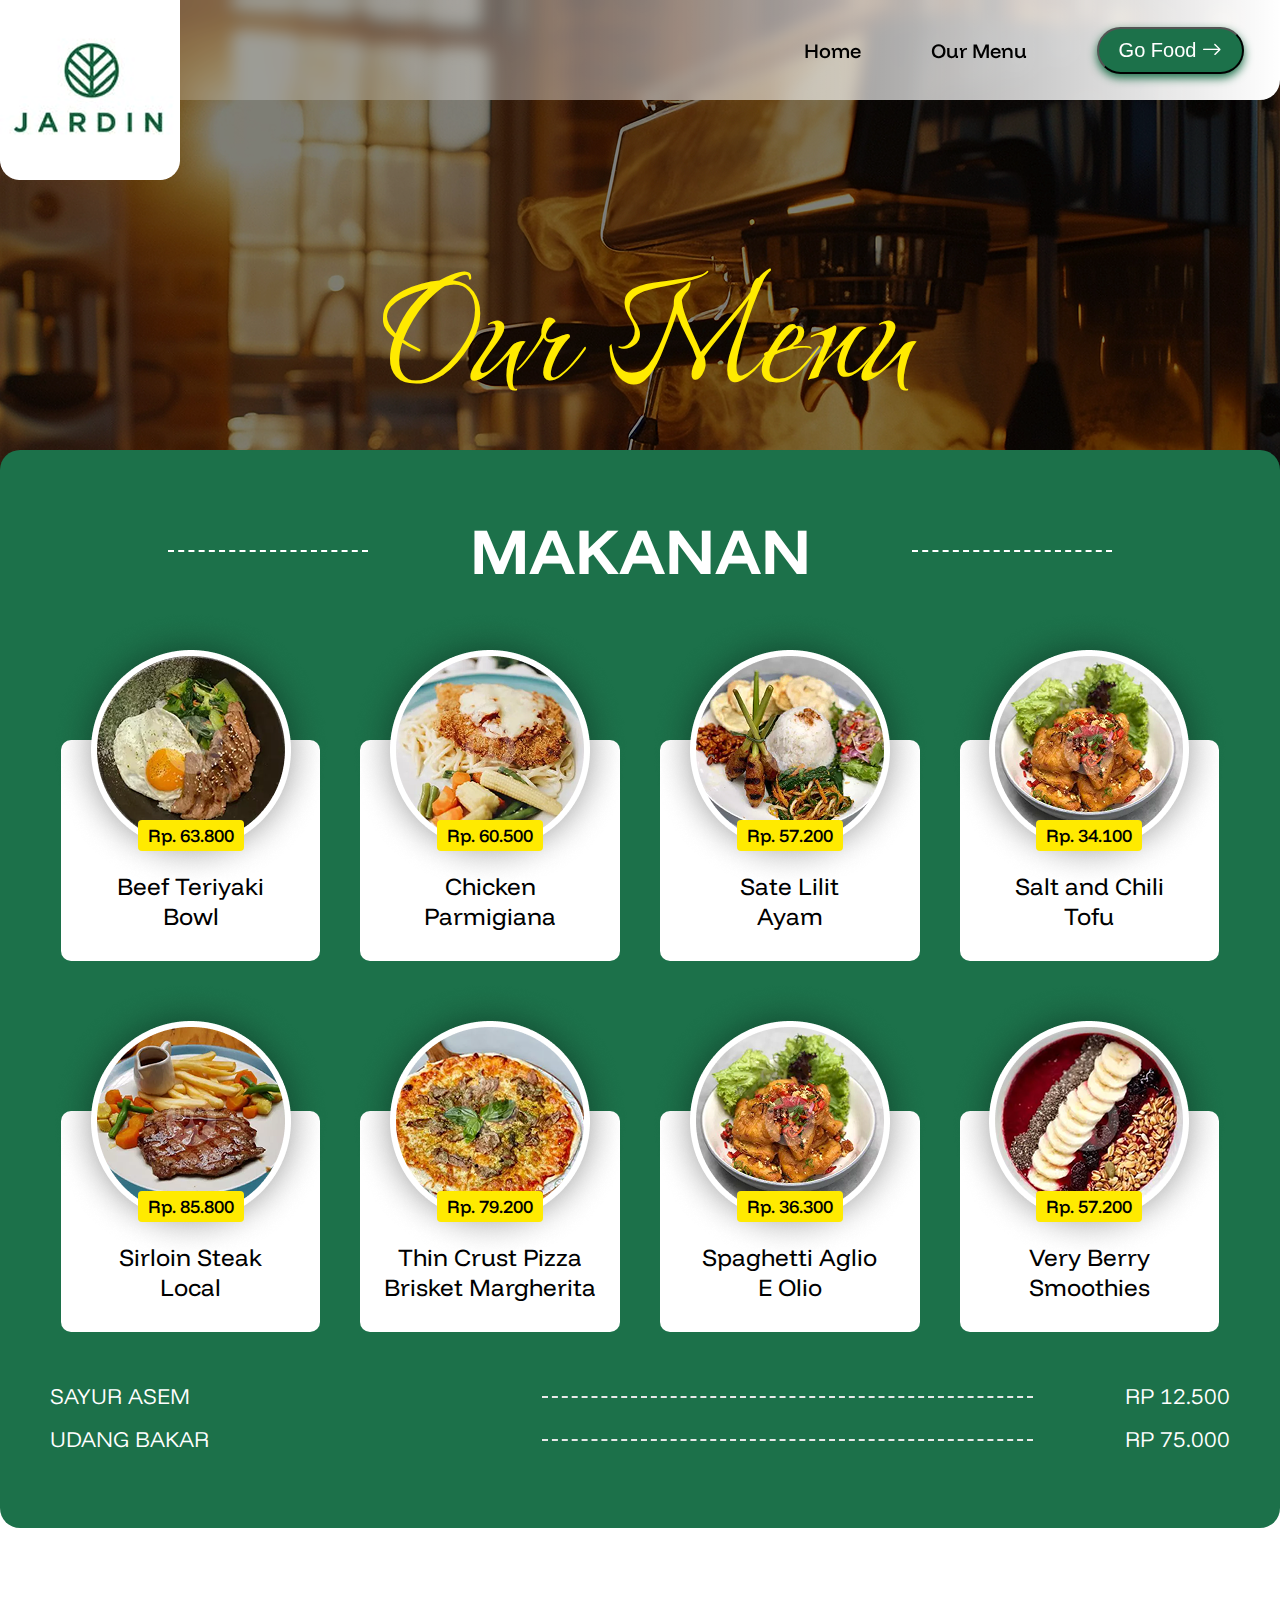
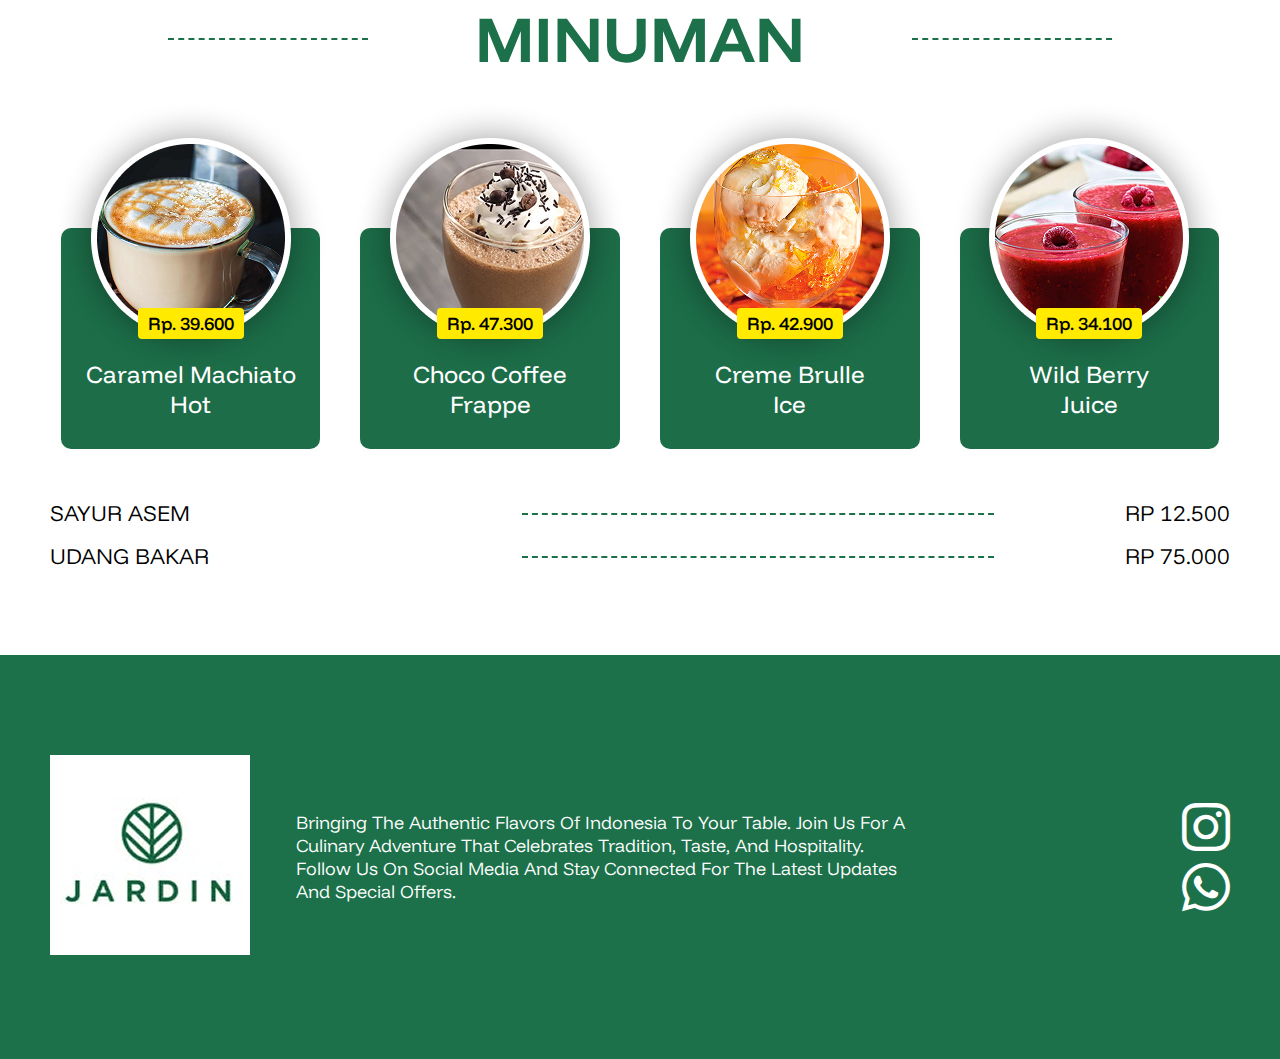
==== menu.html @ 25d4c48c "Jardin Cafe" ====
<!DOCTYPE html>
<html lang="en">

<head>
    <meta charset="UTF-8">
    <meta name="viewport" content="width=device-width, initial-scale=1.0">
    <title>Jardin Cafe - Menu</title>
    <link rel="shortcut icon" href="img/Logo Jardin Cafe 2.png" type="image/x-icon">
    <link rel="stylesheet" href="css/menu.css">
    <link rel="stylesheet" href="https://cdn.jsdelivr.net/npm/bootstrap-icons@1.11.3/font/bootstrap-icons.min.css">
</head>

<body>

    <header>

        <nav>
            <div class="menu-container">
                <div class="logo">
                    <a href=""><img src="img/Logo Jardin Cafe 1.png" alt=""></a>
                </div>

                <div class="menu">
                    <ul class="menu-item">
                        <li><a href="jardin.html">Home</a></li>
                        <li><a href="menu.html">Our Menu</a></li>
                    </ul>
                    <button class="menu-btn" type="button"><a href="">Go Food <i
                                class="bi bi-arrow-right"></i></a></button>
                </div>
            </div>

        </nav>

        <section class="hero">

            <h1>Our Menu</h1>

        </section>

    </header>


    <main>
        <section>
            <!-- Our Menus -->
            <section class="container">

                <section class="menus-area">

                    <div class="menu-title">
                        <h2>MAKANAN</h2>
                    </div>


                    <div class="menu-item-flex">

                        <div class="item-area">
                            <img src="./img/Beef Teriyaki Bowl.png" alt="">
                            <div class="item-price">
                                <p>Rp. 63.800</p>
                            </div>
                            <h6>Beef Teriyaki <br>Bowl</h6>
                        </div>
                        <div class="item-area">
                            <img src="./img/Chicken Parmigiana.png" alt="">
                            <div class="item-price">
                                <p>Rp. 60.500</p>
                            </div>
                            <h6>Chicken <br> Parmigiana</h6>
                        </div>
                        <div class="item-area">
                            <img src="./img/Sate Lilit Ayam.png" alt="">
                            <div class="item-price">
                                <p>Rp. 57.200</p>
                            </div>
                            <h6>Sate Lilit <br>Ayam</h6>
                        </div>
                        <div class="item-area">
                            <img src="./img/Salt and Chili Tofu.png" alt="">
                            <div class="item-price">
                                <p>Rp. 34.100</p>
                            </div>
                            <h6>Salt and Chili <br>Tofu</h6>
                        </div>
                        <div class="item-area">
                            <img src="./img/Sirloin Steak Local.png" alt="">
                            <div class="item-price">
                                <p>Rp. 85.800</p>
                            </div>
                            <h6>Sirloin Steak <br>Local</h6>
                        </div>
                        <div class="item-area">
                            <img src="./img/Thin Crust Pizza Brisket Margherita.png" alt="">
                            <div class="item-price">
                                <p>Rp. 79.200</p>
                            </div>
                            <h6>Thin Crust Pizza <br> Brisket Margherita</h6>
                        </div>
                        <div class="item-area">
                            <img src="./img/Salt and Chili Tofu.png" alt="">
                            <div class="item-price">
                                <p>Rp. 36.300</p>
                            </div>
                            <h6>Spaghetti Aglio <br>E Olio</h6>
                        </div>
                        <div class="item-area">
                            <img src="./img/Very Berry Smoothies.png" alt="">
                            <div class="item-price">
                                <p>Rp. 57.200</p>
                            </div>
                            <h6>Very Berry <br> Smoothies</h6>
                        </div>
                    </div>

                    <!-- <div class="all-menu">
                        <a href="">See all Menus <i class="bi bi-arrow-right"></i></a>
                    </div> -->

                    <!-- MAKANAN -->

                    <div class="makanan-container">
                        <div class="makanan-item">
                            <div class="item-title">
                                <p>Sayur Asem</p>
                            </div>
                            <div class="item-pri">
                                <p>Rp 12.500</p>
                            </div>
                        </div>
                        <div class="makanan-item">
                            <div class="item-title">
                                <p>Udang Bakar</p>
                            </div>
                            <div class="item-pri">
                                <p>Rp 75.000</p>
                            </div>
                        </div>

                    </div>

                </section>


                <section class="best-drink-container">

                    <div class="drink-title">
                        <h2>MINUMAN</h2>
                    </div>

                    <div class="best-drink-item-flex">

                        <div class="best-drink-item-area">
                            <img src="./img/Caramel Machiato Hot.png" alt="">
                            <div class="drink-item-price">
                                <p>Rp. 39.600</p>
                            </div>
                            <h6>Caramel Machiato <br>Hot</h6>
                        </div>
                        <div class="best-drink-item-area">
                            <img src="./img/Choco Coffee Frappe.png" alt="">
                            <div class="drink-item-price">
                                <p>Rp. 47.300</p>
                            </div>
                            <h6>Choco Coffee <br>Frappe</h6>
                        </div>
                        <div class="best-drink-item-area">
                            <img src="./img/Creme Brulle Ice.png" alt="">
                            <div class="drink-item-price">
                                <p>Rp. 42.900</p>
                            </div>
                            <h6>Creme Brulle <br> Ice</h6>
                        </div>
                        <div class="best-drink-item-area">
                            <img src="./img/Wild Berry Juice.png" alt="">
                            <div class="drink-item-price">
                                <p>Rp. 34.100</p>
                            </div>
                            <h6>Wild Berry <br>Juice</h6>
                        </div>

                    </div>

                    <!-- MINUMAN -->
                    <div class="minuman-container">
                        <div class="minuman-item">
                            <div class="item-title">
                                <p>Sayur Asem</p>
                            </div>
                            <div class="item-pri">
                                <p>Rp 12.500</p>
                            </div>
                        </div>
                        <div class="minuman-item">
                            <div class="item-title">
                                <p>Udang Bakar</p>
                            </div>
                            <div class="item-pri">
                                <p>Rp 75.000</p>
                            </div>
                        </div>

                    </div>

                </section>

            </section>

        </section>

    </main>


    <footer>
        <div class="footer-container">
            <a href=""><img src="./img/footer-logo.png" alt=""></a>
            <p>Bringing the authentic flavors of Indonesia to your table. Join us for a culinary adventure that
                celebrates tradition, taste, and hospitality. Follow us on social media and stay connected for the
                latest updates and special offers.</p>
            <div class="social">
                <a href=""><i class="bi bi-instagram"></i></a>
                <a href=""><i class="bi bi-whatsapp"></i></a>
            </div>
        </div>
    </footer>




</body>

</html>
---- css/menu.css ----
@import url("https://fonts.googleapis.com/css2?family=Funnel+Display:wght@300..800&family=Grey+Qo&display=swap");

* {
  margin: 0;
  padding: 0;
}
body {
  font-family: "Funnel Display", sans-serif;
}
header {
  background-image: url("/img/banner.png");
  background-size: cover;
  background-position: center;
  background-repeat: no-repeat;
  height: 900px;
}

nav {
  width: 1280px;
  background: linear-gradient(90deg, #ffffff3d 30%, #fff 100%);
  backdrop-filter: blur(8px);
  margin: auto;
  border-radius: 20px 0px;
}

nav .menu-container {
  display: flex;
  justify-content: space-between;
  align-items: center;
  height: 100px;
}
.logo {
  height: 100%;
}
.logo image {
  width: 100%;
}
.menu {
  display: flex;
  margin-right: 36px;
  align-items: center;
}

.menu-item {
  display: flex;
}

.menu-item li {
  margin-right: 70px;
  list-style: none;
}
.menu-item li a {
  text-decoration: none;
  color: #000;
  font-size: 20px;
  font-weight: 500;
}
.menu-item li a:hover {
  color: #1c714a;
}
.menu-item li a:active {
  color: #1c714a;
}
.menu-btn {
  padding: 10px 20px;
  border-radius: 60px;
  background-color: #1c714a;
  font-size: 20px;
  box-shadow: 0px 4px 10px 0px #1c714a;
}
.menu-btn a {
  text-decoration: none;
  color: #fff;
}

.hero {
  display: flex;
  justify-content: center;
  align-items: center;
  margin-top: 100px;
}
/* .hero p {
  color: #ffea00;
  font-size: 28px;
  margin-left: 160px;
  margin-bottom: -150px;
} */
.hero h1 {
  font-family: "Grey Qo", cursive;
  font-weight: 400;
  font-size: 200px;
  color: #ffea00;
}
.container {
  display: flex;
  justify-content: center;
  flex-direction: column;
  align-items: center;
  margin-top: -450px;
}

.menus-area {
  background-color: #1c714a;
  width: 1180px;
  border-radius: 20px;
  padding: 60px 50px;
}
.menu-title {
  display: flex;
  align-content: center;
  justify-content: center;
}
.menu-title h2 {
  text-align: center;
  color: #fff;
  font-size: 64px;
  position: relative;
  width: 80%;
}

.menu-title h2::before {
  content: "";
  width: 200px;
  border-style: dashed;
  border-width: 0 0 2px 0;
  position: absolute;
  left: 0;
  top: 50%;
}
.menu-title h2::after {
  content: "";
  width: 200px;
  border-style: dashed;
  border-width: 0 0 2px 0;
  position: absolute;
  right: 0;
  top: 50%;
}
.menu-item-flex {
  margin-top: 150px;
  display: flex;
  justify-content: center;
  flex-wrap: wrap;
  gap: 40px;
  row-gap: 150px;
}
.item-area {
  background-color: #fff;
  border-radius: 10px;
  display: flex;
  flex-direction: column;
  align-items: center;
  padding: 30px 0px 30px 0px;
  width: 22%;
}
.item-area img {
  margin-top: -160px;
}
.item-price {
  background-color: #ffea00;
  border-radius: 4px;
  padding: 4px 10px;
  margin-top: -70px;
}
.item-area p {
  font-size: 18px;
  font-weight: 500;
}
.item-area h6 {
  font-size: 24px;
  font-weight: 400;
  margin-top: 20px;
  text-align: center;
}
/* .all-menu {
  margin-top: 55px;
  display: flex;
  justify-content: center;
  align-items: center;
  position: relative;
} */

/* .all-menu a {
  font-size: 20px;
  font-weight: 500;
  text-decoration: none;
  color: #1c714a;
  background-color: #fff;
  padding: 10px 20px;
  border-radius: 60px;
  border-color: #fff;
} */

/* .all-menu a:before {
  content: "";
  width: 400px;
  color: #fff;
  border-style: dashed;
  border-width: 0 0 2px 0;
  position: absolute;
  left: 0;
  top: 50%;
} */
/* .all-menu a:after {
  content: "";
  width: 400px;
  color: #fff;
  border-style: dashed;
  border-width: 0 0 2px 0;
  position: absolute;
  right: 0;
  top: 50%;
} */
.makanan-container {
  margin-top: 50px;
}
.makanan-item {
  display: flex;
  justify-content: space-between;
  margin-bottom: 15px;
}
.makanan-item .item-title {
  position: relative;
  width: 100%;
}
.item-title {
  width: 80%;
}
.item-title p {
  font-size: 22px;
  color: #fff;
  font-weight: 300;
  text-transform: uppercase;
}

.makanan-item .item-title p:after {
  content: "";
  width: 50%;
  color: #e9e9e9;
  border-style: dashed;
  border-width: 0 0 2px 0;
  position: absolute;
  display: block;
  right: 0;
  top: 50%;
}
.item-pri {
  width: 20%;
}
.item-pri p {
  text-align: right;
  font-size: 22px;
  color: #fff;
  font-weight: 300;
  text-transform: uppercase;
}

.best-drink-container {
  margin: 70px;
  display: flex;
  justify-content: center;
  align-items: center;
  flex-direction: column;
}

/*  */
.drink-title {
  display: flex;
  align-content: center;
  justify-content: center;
  position: relative;
  width: 80%;
  margin-bottom: 50px;
}
.drink-title h2 {
  text-align: center;
  color: #1c714a;
  font-size: 64px;
}

.drink-title h2::before {
  content: "";
  width: 200px;
  border-style: dashed;
  border-width: 0 0 2px 0;
  position: absolute;
  left: 0;
  top: 50%;
}
.drink-title h2::after {
  content: "";
  width: 200px;
  border-style: dashed;
  border-width: 0 0 2px 0;
  position: absolute;
  right: 0;
  top: 50%;
}

.best-drink-item-flex {
  margin-top: 100px;
  display: flex;
  flex-direction: row;
  align-items: center;
  justify-content: center;
  gap: 40px;
  width: 1180px;
}

.best-drink-item-flex .best-drink-item-area {
  background-color: #1c6d48;
  border-radius: 10px;
  display: flex;
  flex-direction: column;
  align-items: center;
  padding: 30px 0px 30px 0px;
  width: 22%;
}
.best-drink-item-flex .best-drink-item-area img {
  margin-top: -160px;
}
.best-drink-item-flex .drink-item-price {
  background-color: #ffea00;
  border-radius: 4px;
  padding: 4px 10px;
  margin-top: -70px;
}
.best-drink-item-flex .best-drink-item-area p {
  font-size: 18px;
  font-weight: 500;
}
.best-drink-item-flex .best-drink-item-area h6 {
  font-size: 24px;
  font-weight: 400;
  margin-top: 20px;
  text-align: center;
  color: #fff;
}
.minuman-container {
    margin-top: 50px;
    width: 100%;
  }
.minuman-item {
    display: flex;
    justify-content: space-between;
    margin-bottom: 15px;
  }
.minuman-item .item-title {
    position: relative;
    width: 80%;
  }
.minuman-item  .item-title p {
    font-size: 22px;
    color: #000;
    font-weight: 300;
    text-transform: uppercase;
  }
  
.minuman-item .item-title p:after {
    content: "";
    width: 50%;
    color: #1C714A;
    border-style: dashed;
    border-width: 0 0 2px 0;
    position: absolute;
    display: block;
    right: 0;
    top: 50%;
  }
.minuman-item .item-pri {
    width: 20%;
  }
.minuman-item  .item-pri p {
    text-align: right;
    font-size: 22px;
    color: #000;
    font-weight: 300;
    text-transform: uppercase;
  }

footer {
  background-color: #1c714a;
}
.footer-container {
  width: 1180px;
  display: flex;
  justify-content: space-between;
  align-items: center;
  padding: 100px 0px;
  margin: auto;
}
.footer-container p {
  color: #fff;
  font-weight: 300;
  font-size: 18px;
  text-transform: capitalize;
  margin-left: -220px;
  width: 620px;
}
.social {
  display: flex;
  font-size: 48px;
  flex-direction: column;
}
.social a {
  color: #fff;
}
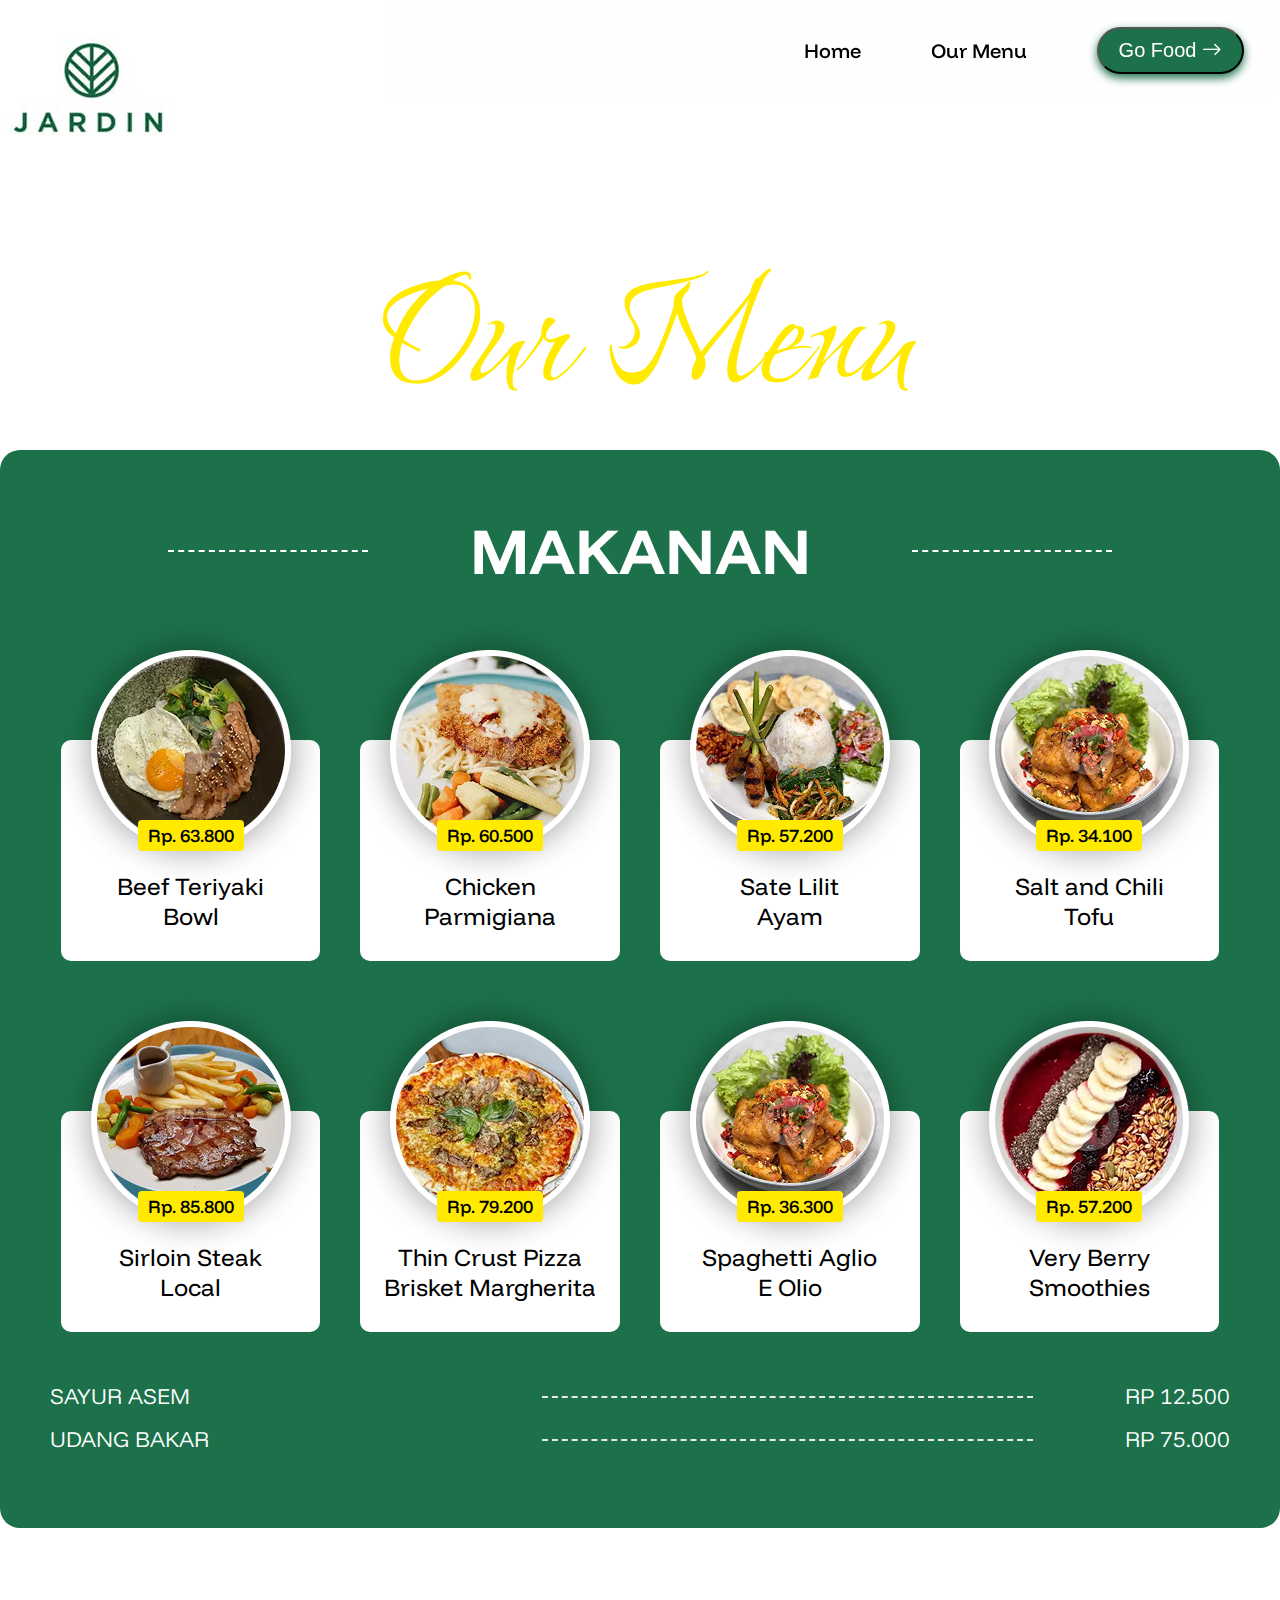
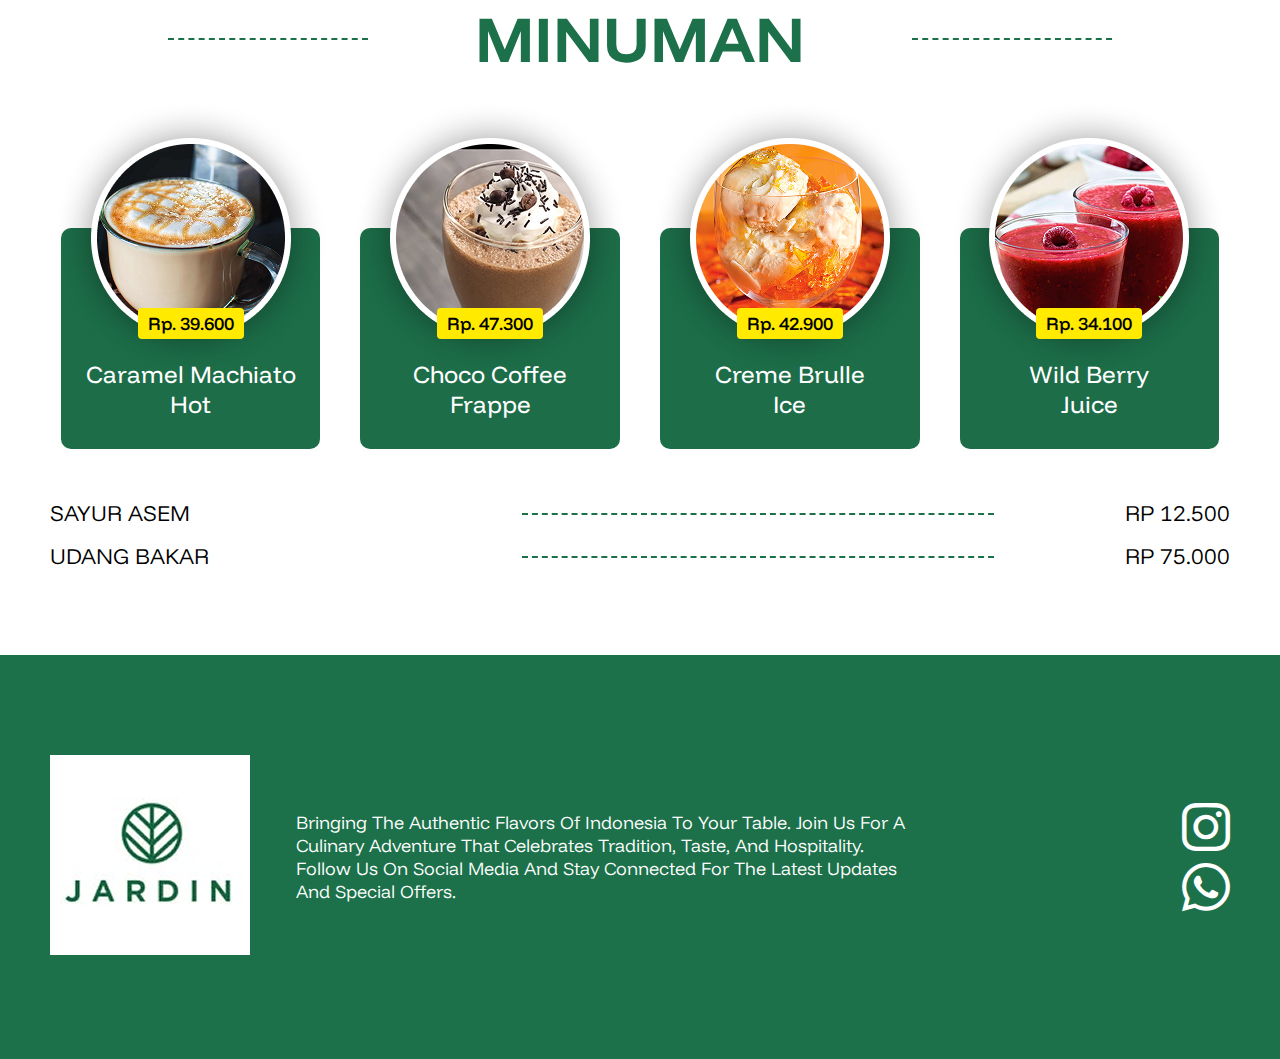
==== commit 4121352b: "image path update" ====
--- a/menu.html
+++ b/menu.html
@@ -5,7 +5,7 @@
     <meta charset="UTF-8">
     <meta name="viewport" content="width=device-width, initial-scale=1.0">
     <title>Jardin Cafe - Menu</title>
-    <link rel="shortcut icon" href="img/Logo Jardin Cafe 2.png" type="image/x-icon">
+    <link rel="shortcut icon" href="./img/Logo Jardin Cafe 2.png" type="image/x-icon">
     <link rel="stylesheet" href="css/menu.css">
     <link rel="stylesheet" href="https://cdn.jsdelivr.net/npm/bootstrap-icons@1.11.3/font/bootstrap-icons.min.css">
 </head>
@@ -17,12 +17,12 @@
         <nav>
             <div class="menu-container">
                 <div class="logo">
-                    <a href=""><img src="img/Logo Jardin Cafe 1.png" alt=""></a>
+                    <a href=""><img src="./img/Logo Jardin Cafe 1.png" alt=""></a>
                 </div>
 
                 <div class="menu">
                     <ul class="menu-item">
-                        <li><a href="jardin.html">Home</a></li>
+                        <li><a href="index.html">Home</a></li>
                         <li><a href="menu.html">Our Menu</a></li>
                     </ul>
                     <button class="menu-btn" type="button"><a href="">Go Food <i
--- a/css/menu.css
+++ b/css/menu.css
@@ -8,7 +8,7 @@
   font-family: "Funnel Display", sans-serif;
 }
 header {
-  background-image: url("/img/banner.png");
+  background-image: url("./img/banner.png");
   background-size: cover;
   background-position: center;
   background-repeat: no-repeat;
